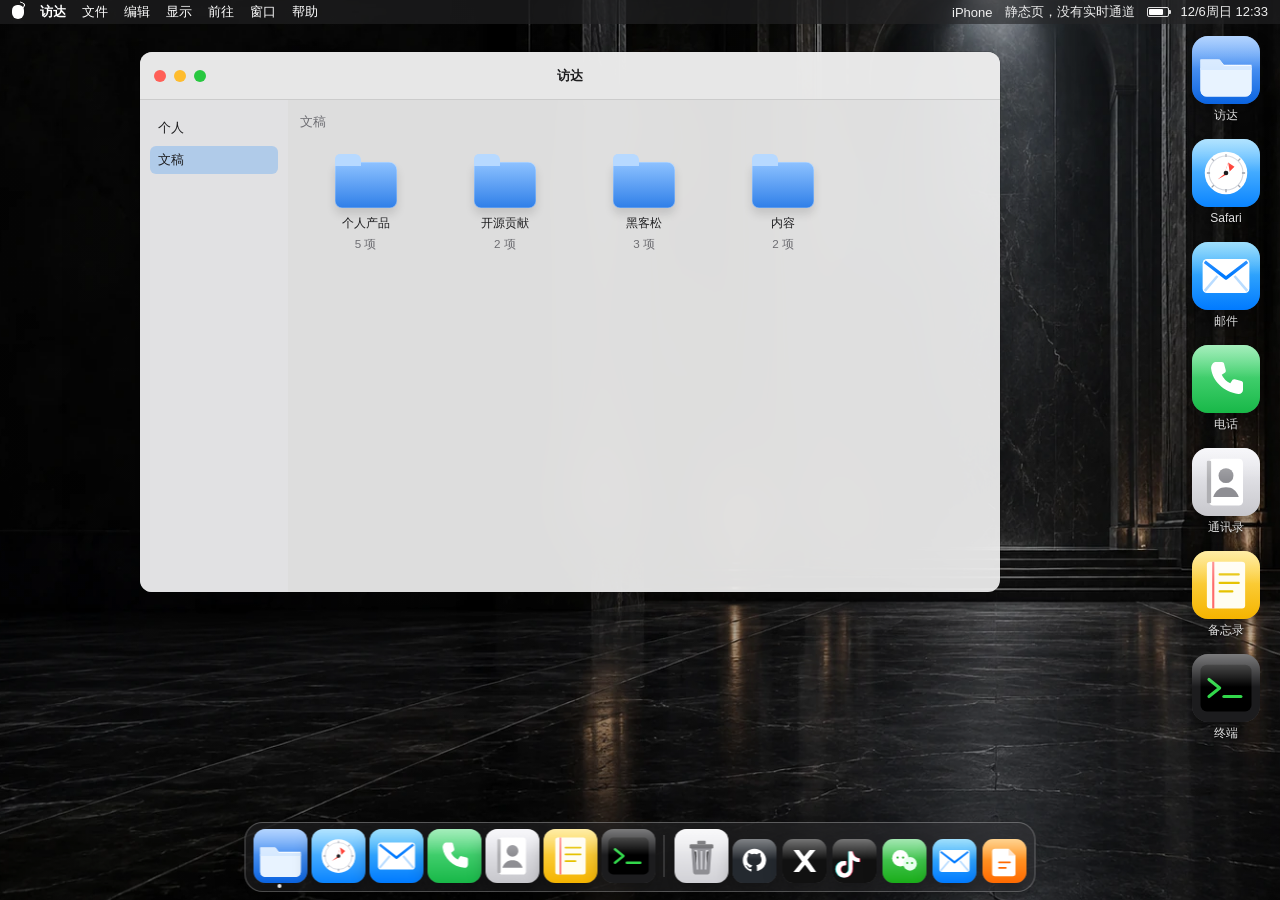
==== index.html @ 830ed11b "发布剑室的静态页面，接通后播放学海路录音。" ====
<!DOCTYPE html>
<html lang="zh-CN">
<head>
  <meta charset="UTF-8">
  <title>剑室</title>
  <script>
    var phone = matchMedia("(max-width: 760px), (pointer: coarse)").matches;
    location.replace(phone ? "phone.html" : "desktop.html");
  </script>
</head>
<body>
  <p><a href="desktop.html">桌面</a> · <a href="phone.html">手机</a></p>
</body>
</html>
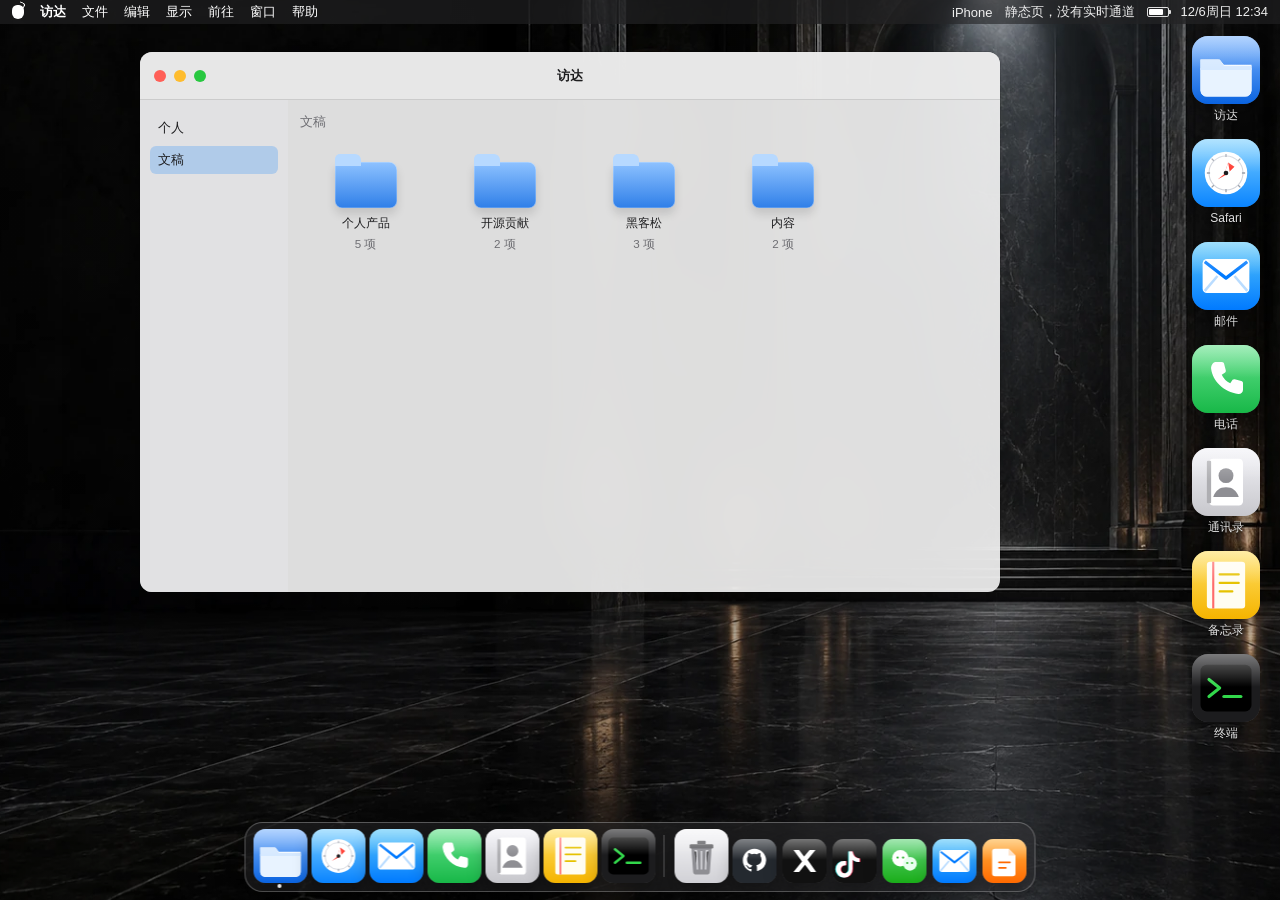
==== commit 7dd4d3fb: "手机打开时自动进入 iPhone 页面。" ====
--- a/index.html
+++ b/index.html
@@ -2,13 +2,21 @@
 <html lang="zh-CN">
 <head>
   <meta charset="UTF-8">
+  <meta name="viewport" content="width=device-width, initial-scale=1">
   <title>剑室</title>
   <script>
-    var phone = matchMedia("(max-width: 760px), (pointer: coarse)").matches;
-    location.replace(phone ? "phone.html" : "desktop.html");
+    function phone() {
+      var ua = navigator.userAgent || "";
+      if (/iPhone|iPod|Android.+Mobile|Windows Phone/i.test(ua)) return true;
+      var w = Math.min(screen.width || 1200, screen.height || 1200);
+      if (/Android|iPad/i.test(ua) && w <= 900) return true;
+      try { return matchMedia("(pointer: coarse) and (max-width: 820px)").matches; }
+      catch (e) { return w <= 820; }
+    }
+    location.replace(phone() ? "phone.html" : "desktop.html");
   </script>
 </head>
 <body>
-  <p><a href="desktop.html">桌面</a> · <a href="phone.html">手机</a></p>
+  <p><a href="desktop.html?desk=1">桌面</a> · <a href="phone.html">手机</a></p>
 </body>
 </html>
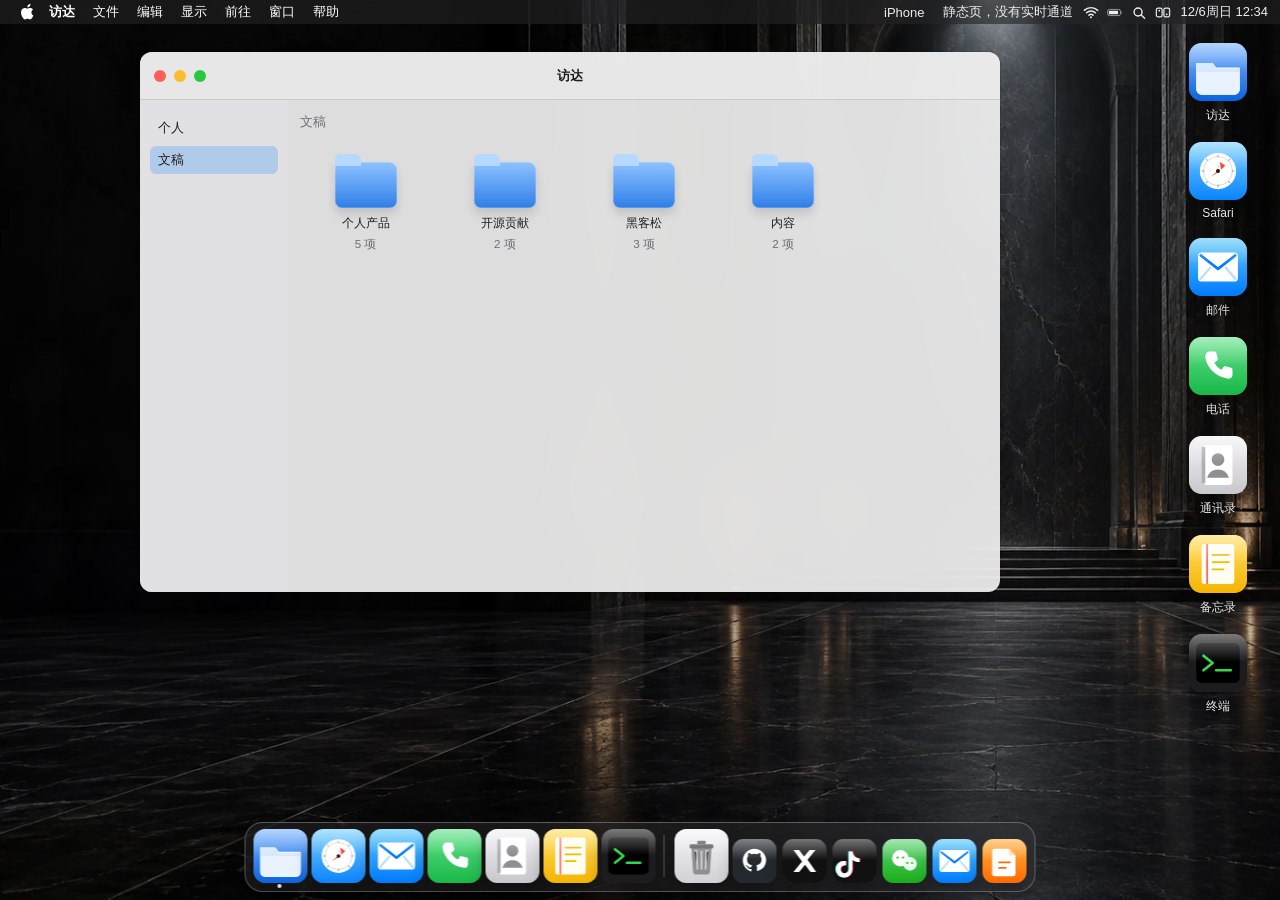
==== commit 02f2d8d2: "修手机上的假状态栏、打不通的电话和缩成一条的网页。" ====
--- a/index.html
+++ b/index.html
@@ -13,7 +13,7 @@
       try { return matchMedia("(pointer: coarse) and (max-width: 820px)").matches; }
       catch (e) { return w <= 820; }
     }
-    location.replace(phone() ? "phone.html" : "desktop.html");
+    location.replace(phone() ? "phone.html?v=4" : "desktop.html?v=4");
   </script>
 </head>
 <body>
